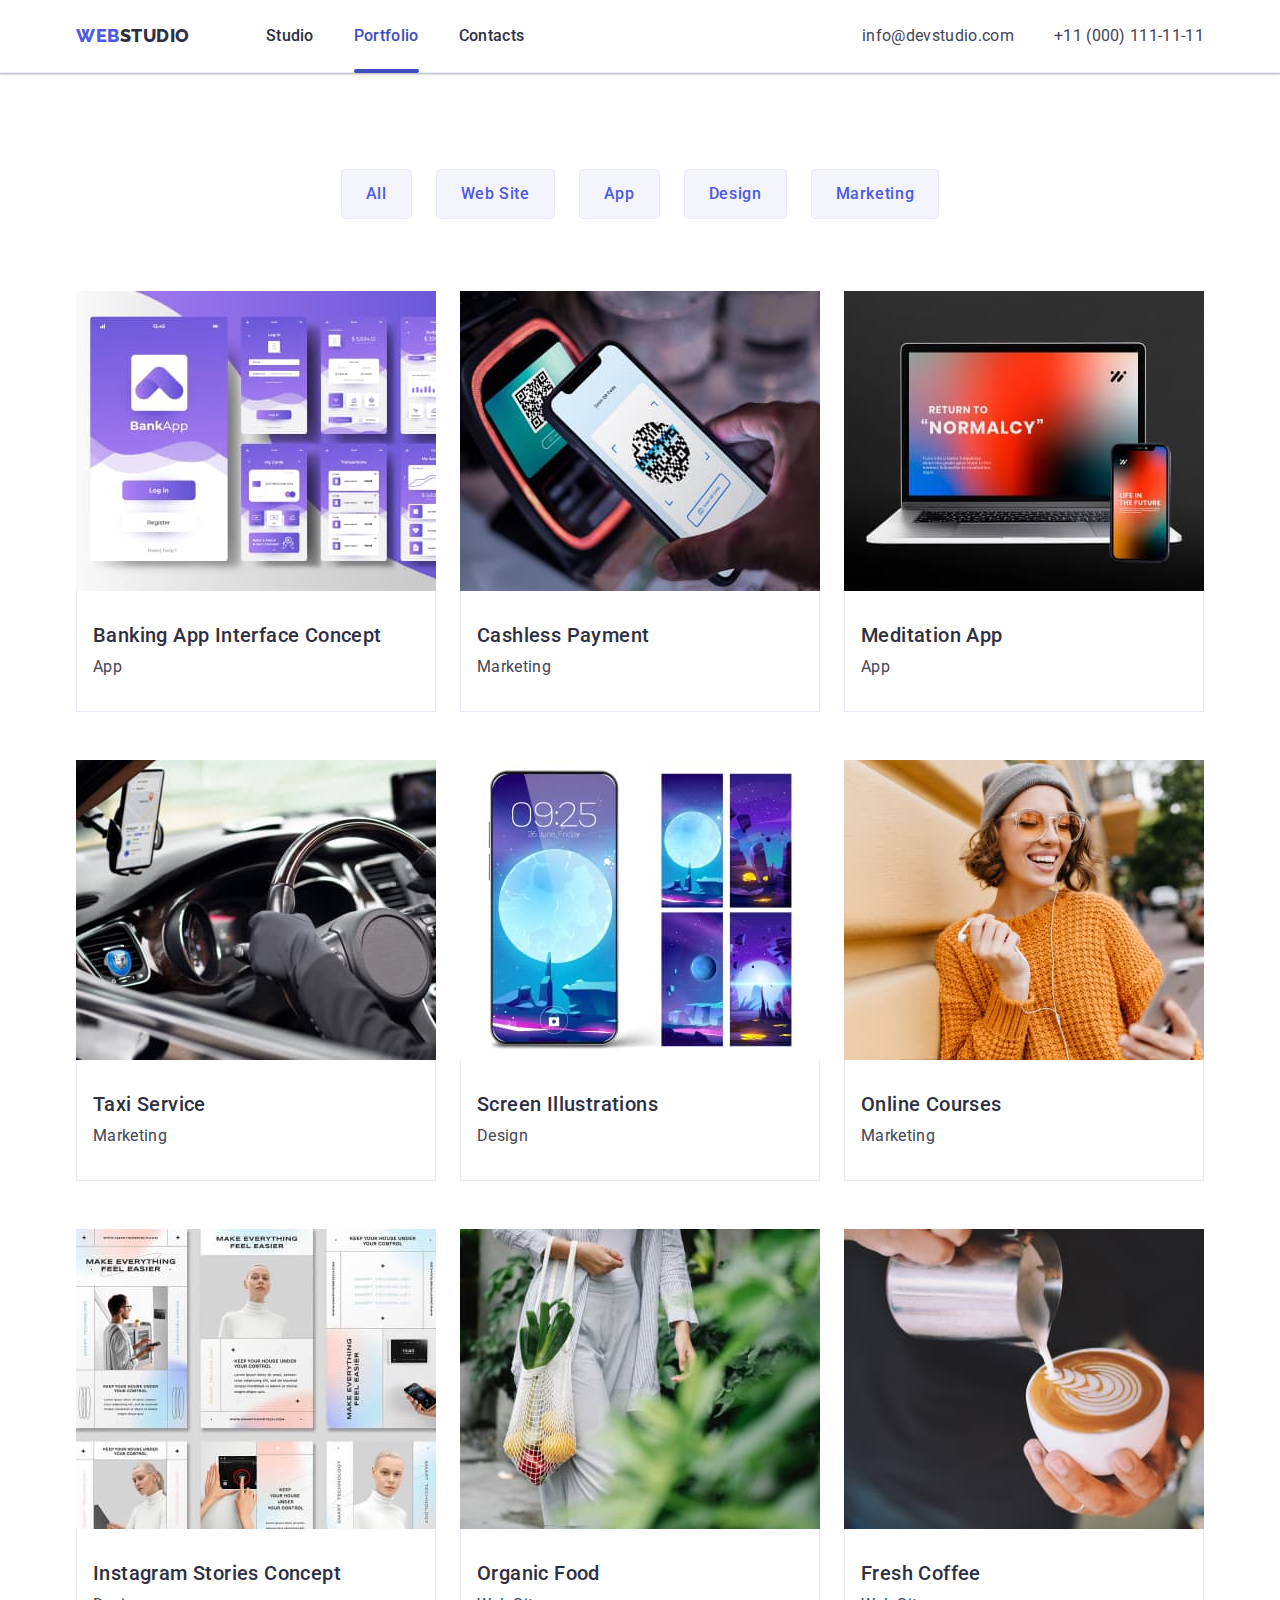
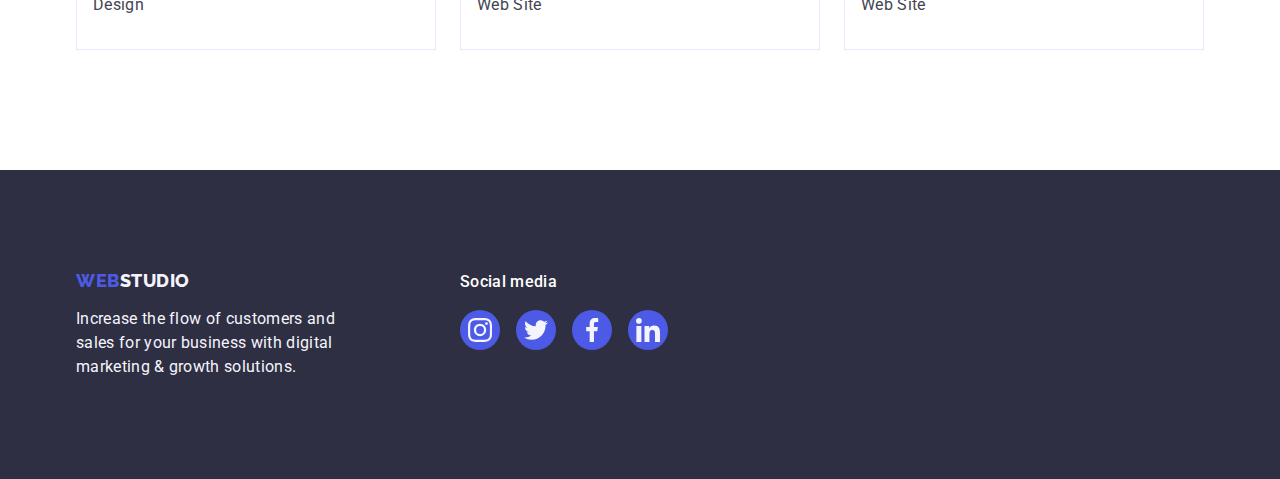
==== portfolio.html @ c78e075a "Initial commit" ====
<!DOCTYPE html>
<html lang="en">
  <head>
    <meta charset="UTF-8" />
    <meta http-equiv="X-UA-Compatible" content="IE=edge" />
    <meta name="viewport" content="width=device-width, initial-scale=1.0" />
    <!-- Fonts -->
    <link rel="preconnect" href="https://fonts.googleapis.com" />
    <link rel="preconnect" href="https://fonts.gstatic.com" crossorigin />
    <link
      href="https://fonts.googleapis.com/css2?family=Montserrat:wght@400;700&family=Raleway:wght@800&family=Roboto+Mono:ital@1&family=Roboto:wght@400;500;700;900&family=Tangerine:wght@700&display=swap"
      rel="stylesheet"
    />
    <!-- Normalize -->
    <link
      rel="stylesheet"
      href="https://cdn.jsdelivr.net/npm/modern-normalize@2.0.0/modern-normalize.min.css"
    />

    <title>WebStudio</title>
    <link href="./css/styles.css" rel="stylesheet" />
  </head>
  <body class="body">
    <!-- Header -->
    <header class="header">
      <div class="header-container container">
        <nav class="header-nav list">
          <a class="logo link" href="./index.html">
            Web<span class="logo-span-dark">Studio</span>
          </a>
          <ul class="header-list list">
            <li class="header-item">
              <a class="header-item-id link" href="./index.html">Studio</a>
            </li>
            <li class="header-item">
              <a class="header-item-id active link" href="./portfolio.html"
                >Portfolio</a
              >
            </li>
            <li class="header-item">
              <a class="header-item-id link" href="">Contacts</a>
            </li>
          </ul>
        </nav>
        <address class="header-adress">
          <ul class="header-contacts list">
            <li class="header-contacts-list link">
              <a
                class="header-contacts-link link"
                href="mailto:info@devstudio.com"
                >info@devstudio.com</a
              >
            </li>
            <li class="header-contacts-list link">
              <a class="header-contacts-link link" href="tel:+110001111111"
                >+11 (000) 111-11-11</a
              >
            </li>
          </ul>
        </address>
      </div>
    </header>
    <!-- Portfolio main  -->
    <main class="main">
      <section class="section portfolio">
        <div class="container">
          <h1 class="pf-title visually-hidden">Portfolio</h1>
          <!--Portfolio buttons -->
          <ul class="pf-list list">
            <li class="pf-item">
              <button class="pf-btn" type="button">All</button>
            </li>
            <li class="pf-item">
              <button class="pf-btn" type="button">Web Site</button>
            </li>
            <li class="pf-item">
              <button class="pf-btn" type="button">App</button>
            </li>
            <li class="pf-item">
              <button class="pf-btn" type="button">Design</button>
            </li>
            <li class="pf-item">
              <button class="pf-btn" type="button">Marketing</button>
            </li>
          </ul>
          <!-- Porfolio links -->
          <ul class="pf-links list card-set">
            <li class="pf-info card-set-item">
              <a class="pf-info-links link" href="./portfolio.html"
                ><div class="pf-img-wrapper">
                  <img
                    class="pf-img"
                    src="./images/Portfolio-links/banking.jpg"
                    alt="Picnures of banking apps"
                    width="360"
                    height="300"
                  />

                  <p class="overlay overlay-text">
                    14 Stylish and User-Friendly App Design Concepts · Task
                    Manager App · Calorie Tracker App · Exotic Fruit Ecommerce
                    App · Cloud Storage App
                  </p>
                </div>
                <div class="pf-subtext">
                  <h2 class="pf-subtitle">Banking App Interface Concept</h2>
                  <p class="pf-text">App</p>
                </div>
              </a>
            </li>
            <li class="pf-info card-set-item">
              <a class="pf-info-links link" href="./portfolio.html"
                ><div class="pf-img-wrapper">
                  <img
                    class="pf-img"
                    src="./images/Portfolio-links/cashless.jpg"
                    alt="Phone scanning QR-code"
                    width="360"
                    height="300"
                  />

                  <p class="overlay overlay-text">
                    14 Stylish and User-Friendly App Design Concepts · Task
                    Manager App · Calorie Tracker App · Exotic Fruit Ecommerce
                    App · Cloud Storage App
                  </p>
                </div>

                <div class="pf-subtext">
                  <h2 class="pf-subtitle">Cashless Payment</h2>
                  <p class="pf-text">Marketing</p>
                </div>
              </a>
            </li>
            <li class="pf-info card-set-item">
              <a class="pf-info-links link" href="./portfolio.html">
                <div class="pf-img-wrapper">
                  <img
                    class="pf-img"
                    src="./images/Portfolio-links/meditation.jpg"
                    alt="Notebook and smartphone"
                    width="360"
                    height="300"
                  />

                  <p class="overlay overlay-text">
                    14 Stylish and User-Friendly App Design Concepts · Task
                    Manager App · Calorie Tracker App · Exotic Fruit Ecommerce
                    App · Cloud Storage App
                  </p>
                </div>
                <div class="pf-subtext">
                  <h2 class="pf-subtitle">Meditation App</h2>
                  <p class="pf-text">App</p>
                </div>
              </a>
            </li>
            <li class="pf-info card-set-item">
              <a class="pf-info-links link" href="./portfolio.html">
                <div class="pf-img-wrapper">
                  <img
                    class="pf-img"
                    src="./images/Portfolio-links/taxi.jpg"
                    alt="Hand on steering wheel"
                    width="360"
                    height="300"
                  />

                  <p class="overlay overlay-text">
                    14 Stylish and User-Friendly App Design Concepts · Task
                    Manager App · Calorie Tracker App · Exotic Fruit Ecommerce
                    App · Cloud Storage App
                  </p>
                </div>
                <div class="pf-subtext">
                  <h2 class="pf-subtitle">Taxi Service</h2>
                  <p class="pf-text">Marketing</p>
                </div>
              </a>
            </li>
            <li class="pf-info card-set-item">
              <a class="pf-info-links link" href="./portfolio.html">
                <div class="pf-img-wrapper">
                  <img
                    class="pf-img"
                    src="./images/Portfolio-links/screen.jpg"
                    alt="Different looks of smartphone pages"
                    width="360"
                    height="300"
                  />

                  <p class="overlay overlay-text">
                    14 Stylish and User-Friendly App Design Concepts · Task
                    Manager App · Calorie Tracker App · Exotic Fruit Ecommerce
                    App · Cloud Storage App
                  </p>
                </div>
                <div class="pf-subtext">
                  <h2 class="pf-subtitle">Screen Illustrations</h2>
                  <p class="pf-text">Design</p>
                </div>
              </a>
            </li>
            <li class="pf-info card-set-item">
              <a class="pf-info-links link" href="./portfolio.html"
                ><div class="pf-img-wrapper">
                  <img
                    class="pf-img"
                    src="./images/Portfolio-links/online.jpg"
                    alt="Smiling girl in glasses"
                    width="360"
                    height="300"
                  />

                  <p class="overlay overlay-text">
                    14 Stylish and User-Friendly App Design Concepts · Task
                    Manager App · Calorie Tracker App · Exotic Fruit Ecommerce
                    App · Cloud Storage App
                  </p>
                </div>
                <div class="pf-subtext">
                  <h2 class="pf-subtitle">Online Courses</h2>
                  <p class="pf-text">Marketing</p>
                </div>
              </a>
            </li>
            <li class="pf-info card-set-item">
              <a class="pf-info-links link" href="./portfolio.html"
                ><div class="pf-img-wrapper">
                  <img
                    class="pf-img"
                    src="./images/Portfolio-links/insta.jpg"
                    alt="A few pages from insagram"
                    width="360"
                    height="300"
                  />

                  <p class="overlay overlay-text">
                    14 Stylish and User-Friendly App Design Concepts · Task
                    Manager App · Calorie Tracker App · Exotic Fruit Ecommerce
                    App · Cloud Storage App
                  </p>
                </div>
                <div class="pf-subtext">
                  <h2 class="pf-subtitle">Instagram Stories Concept</h2>
                  <p class="pf-text">Design</p>
                </div>
              </a>
            </li>
            <li class="pf-info card-set-item">
              <a class="pf-info-links link" href="./portfolio.html"
                ><div class="pf-img-wrapper">
                  <img
                    class="pf-img"
                    src="./images/Portfolio-links/organic.jpg"
                    alt="Girl holding the bag wsth vegetables"
                    width="360"
                    height="300"
                  />

                  <p class="overlay overlay-text">
                    14 Stylish and User-Friendly App Design Concepts · Task
                    Manager App · Calorie Tracker App · Exotic Fruit Ecommerce
                    App · Cloud Storage App
                  </p>
                </div>
                <div class="pf-subtext">
                  <h2 class="pf-subtitle">Organic Food</h2>
                  <p class="pf-text">Web Site</p>
                </div>
              </a>
            </li>
            <li class="pf-info card-set-item">
              <a class="pf-info-links link" href="./portfolio.html"
                ><div class="pf-img-wrapper">
                  <img
                    class="pf-img"
                    src="./images/Portfolio-links/fresh.jpg"
                    alt="Making coffee"
                    width="360"
                    height="300"
                  />

                  <p class="overlay overlay-text">
                    14 Stylish and User-Friendly App Design Concepts · Task
                    Manager App · Calorie Tracker App · Exotic Fruit Ecommerce
                    App · Cloud Storage App
                  </p>
                </div>
                <div class="pf-subtext">
                  <h2 class="pf-subtitle">Fresh Coffee</h2>
                  <p class="pf-text">Web Site</p>
                </div>
              </a>
            </li>
          </ul>
        </div>
      </section>
    </main>
    <!-- Footer -->
    <footer class="footer">
      <div class="footer-container container">
        <div class="footer-logo-text">
          <a class="footer-logo logo link" href="./index.html"
            >Web<span class="logo-span-light">Studio</span>
          </a>
          <p class="footer-text">
            Increase the flow of customers and sales for your business with
            digital marketing & growth solutions.
          </p>
        </div>

        <div class="footer-soc-net">
          <p class="sm-title">Social media</p>
          <ul class="footer-soc-list list">
            <li class="footer-soc-item">
              <a href="" class="footer-soc-link" aria-label="instagram">
                <svg class="footer-soc-icon" width="24" height="24">
                  <use href="./images/images.svg#icon-instagram"></use>
                </svg>
              </a>
            </li>
            <li class="footer-soc-item">
              <a href="" class="footer-soc-link" aria-label="twitter">
                <svg class="footer-soc-icon" width="24" height="24">
                  <use href="./images/images.svg#icon-twitter"></use>
                </svg>
              </a>
            </li>
            <li class="footer-soc-item">
              <a href="" class="footer-soc-link" aria-label="facebook">
                <svg class="footer-soc-icon" width="24" height="24">
                  <use href="./images/images.svg#icon-facebook"></use>
                </svg>
              </a>
            </li>
            <li class="footer-soc-item">
              <a href="" class="footer-soc-link" aria-label="linkedin">
                <svg class="footer-soc-icon" width="24" height="24">
                  <use href="./images/images.svg#icon-linkedin"></use>
                </svg>
              </a>
            </li>
          </ul>
        </div>
      </div>
    </footer>
  </body>
</html>
---- css/styles.css ----
body {
  font-family: 'Roboto', sans-serif;
  background-color: var(--background-light);
  color: var(--main-text-color);
}
/* Common clases */

.container {
  width: 1158px;
  margin-right: auto;
  margin-left: auto;
  padding-right: 15px;
  padding-left: 15px;
}

.section {
}

.logo {
  font-family: 'Raleway', sans-serif;
  font-style: normal;
  font-weight: 800;
  font-size: 18px;
  line-height: 1.17;
  letter-spacing: 0.03em;
  color: #4d5ae5;
  text-transform: uppercase;
  margin-right: 76px;
  margin-bottom: px;
  display: inline-block;
}

.card-set {
  display: flex;
  flex-wrap: wrap;
  row-gap: var(--indent-horisontal);
  column-gap: var(--indent-vertical);
}
.card-set-item {
  width: calc(
    (100% - (var(--items)-1) * var(--indent-vertical)) / var(--items)
  );
}
.icon-form {
  display: flex;
  align-items: center;
  width: 264px;
  height: 112px;
  margin-bottom: 8px;
  border-radius: 4px;
  background-color: #f4f4fd;
  justify-content: center;
}

.icon {
}

/* Reset */

h1,
h2,
h3,
h4,
h5,
h6,
p {
  margin: 0;
}
ul {
  margin: 0;
  padding: 0;
}

img {
  display: block;
}

.link {
  text-decoration: none;
}
.list {
  list-style: none;
}

:root {
  --background-dark: #2e2f42;
  --background-light: #ffffff;
  --main-tittle-color: #2e2f42;
  --main-text-color: #434455;
  --text-light-color: #ffffff;
  --items: 1;
  --indent-vertical: 24px;
  --indent-horisontal: 48px;
}

/* Header styles */

.header {
  border-bottom: 1px solid #e7e9fc;
  box-shadow: 0px 2px 1px rgba(46, 47, 66, 0.08),
    0px 1px 1px rgba(46, 47, 66, 0.16), 0px 1px 6px rgba(46, 47, 66, 0.08);
}

.header-container {
  display: flex;
  align-items: center;
  justify-content: space-between;
}

.header-nav {
  display: flex;
  align-items: center;
  font-style: normal;
  font-weight: 500;
  font-size: 16px;
  line-height: 1.5;
  letter-spacing: 0.02em;
  color: var(--main-tittle-color);
}

.logo-span-dark {
  color: var(--main-tittle-color);
}

.header-list {
  display: flex;
  list-style: none;
  gap: 40px;
}

.header-item {
}

.header-item-id {
  position: relative;
  font-weight: 500;
  font-size: 16px;
  line-height: 1.5;
  letter-spacing: 0.02em;
  color: #2e2f42;
  padding: 24px 0;
  display: block;

  transition-property: color;
  transition-duration: 250ms;
  transition-timing-function: cubic-bezier(0.4, 0, 0.2, 1);
}
.active {
  color: #404bbf;
}

.header-item-id.active::after {
  content: '';
  position: absolute;
  bottom: 0;
  left: 0;
  display: block;
  width: 100%;
  height: 4px;
  background-color: #404bbf;
  border-radius: 2px;
  bottom: -1px;
}

.header-item-id:hover,
.header-item-id:focus {
  color: #404bbf;
}

.header-adress {
  display: flex;
  font-style: normal;
}

.header-contacts {
  display: flex;
  align-items: center;
  gap: 40px;
  list-style: none;
}

.header-contacts-list {
}

.header-contacts-link {
  font-style: normal;
  font-weight: 400;
  font-size: 16px;
  line-height: 1.5;
  letter-spacing: 0.02em;
  color: var(--main-text-color);
  transition-property: color;
  transition-duration: 250ms;
  transition-timing-function: cubic-bezier(0.4, 0, 0.2, 1);
}

.header-contacts-link:hover,
.header-contacts-link:focus {
  color: #404bbf;
}

/* Hero styles */

.hero {
  background-color: #2e2f42;
  padding-top: 188px;
  padding-bottom: 188px;
  background-image: linear-gradient(
      rgba(46, 47, 66, 0.7),
      rgba(46, 47, 66, 0.7)
    ),
    url(../images/hero-img.jpg);
  background-repeat: no-repeat;
  background-position: center;
  background-size: cover;
  max-width: 1440px;
  margin: 0 auto;
}

.hero-container {
}

.hero-title {
  font-weight: 700;
  font-size: 56px;
  line-height: 1.07;
  text-align: center;
  letter-spacing: 0.02em;
  color: var(--text-light-color);
  height: 120px;
  margin-bottom: 48px;
  max-width: 496px;
  margin-left: auto;
  margin-right: auto;
}

.hero-btn {
  font-size: 16px;
  line-height: 1.5;
  letter-spacing: 0.04em;
  font-weight: 500;
  background-color: #4d5ae5;
  color: var(--text-light-color);
  cursor: pointer;
  display: block;
  padding: 16px 32px;
  /* align-items: center; */
  min-width: 169px;
  height: 56px;
  border: none;
  border-radius: 4px;
  margin: auto;
  transition-property: background-color;
  transition-duration: 250ms;
  transition-timing-function: cubic-bezier(0.4, 0, 0.2, 1);
}

.hero-btn:hover,
.hero-btn:focus {
  background-color: #404bbf;
}

/* Features styles */

.features {
  padding: 120px 0;
}

.features-title {
  font-weight: 500;
  font-size: 20px;
  line-height: 1.2;
  letter-spacing: 0.02em;
  color: var(--main-tittle-color);
  visibility: hidden;
}
.visually-hidden {
  position: absolute;
  width: 1px;
  height: 1px;
  margin: -1px;
  border: 0;
  padding: 0;

  white-space: nowrap;
  clip-path: inset(100%);
  clip: rect(0 0 0 0);
  overflow: hidden;
}

.features-list {
  display: flex;
  justify-content: space-between;
  gap: 24px;
  --items: 4;
}

.features-item {
  width: 264px;
}

.features-item-title {
  font-weight: 500;
  font-size: 20px;
  line-height: 1.2;
  letter-spacing: 0.02em;
  color: var(--main-tittle-color);
  margin-bottom: 8px;
}

.features-item-text {
  font-weight: 400;
  font-size: 16px;
  line-height: 1.5;
  letter-spacing: 0.02em;
}

/* Product styles */

.product {
  padding-bottom: 120px;
}

.product-title {
  font-weight: 700;
  font-size: 36px;
  line-height: 1.11;
  text-align: center;
  text-transform: capitalize;
  letter-spacing: 0.02em;
  color: var(--main-tittle-color);
  margin-bottom: 72px;
}

.product-list {
  display: flex;
  justify-content: space-between;
  gap: px;
  --items: 3;
}

.product-item {
}

.product-img {
  width: 360px;
  height: 300px;
}

/* Team styles */

.team {
  background-color: #f4f4fd;
  padding: 120px 0;
}

.team-title {
  font-weight: 700;
  font-size: 36px;
  line-height: 1.11;
  text-align: center;
  text-transform: capitalize;
  letter-spacing: 0.02em;
  color: var(--main-tittle-color);
  margin-bottom: 72px;
}

.team-list {
  display: flex;
  justify-content: space-between;
  --items: 4;
  gap: 24px;
}

.team-faces {
  background-color: var(--background-light);
  text-align: center;
  border-radius: 0 0 4px 4px;
  box-shadow: 0px 2px 1px 0px rgba(46, 47, 66, 0.08),
    0px 1px 1px 0px rgba(46, 47, 66, 0.16),
    0px 1px 6px 0px rgba(46, 47, 66, 0.08);
}

.team-photo {
}

.team-names {
  font-weight: 500;
  font-size: 20px;
  line-height: 1.2;
  letter-spacing: 0.02em;
  color: var(--main-tittle-color);
  margin-bottom: 8px;
  text-align: center;
}

.team-name-pos {
  padding: 32px 0;
}

.team-faces-position {
  font-weight: 400;
  font-size: 16px;
  line-height: 1.5;
  letter-spacing: 0.02em;
  text-align: center;
  margin-bottom: 8px;
}

.soc-net {
  padding: 32px 0;
}
.soc-list {
  display: flex;
  gap: 24px;
  justify-content: center;
}

.soc-item {
  width: 40px;
  height: 40px;
}
.soc-link {
  width: 100%;
  height: 100%;
  background-color: #4d5ae5;
  border-radius: 50%;
  display: flex;
  justify-content: center;
  align-items: center;
  transition: background-color 250ms cubic-bezier(0.4, 0, 0.2, 1);
}

.soc-link:hover,
.soc-link:focus {
  background-color: #404bbf;
}

.soc-icon {
  width: 16px;
  height: 16px;
  fill: #f4f4fd;
}

/* Footer styles*/

.footer {
  background-color: var(--background-dark);
  padding-top: 100px;
  padding-bottom: 100px;
}

.footer-container {
  align-items: baseline;
  display: flex;
}
.footer-logo {
  margin-bottom: 16px;
  margin-right: unset;
}

.footer-logo-text {
  margin-right: 120px;
}

.logo-span-light {
  color: #f4f4fd;
}

.footer-text {
  font-size: 16px;
  line-height: 1.5;
  letter-spacing: 0.02em;
  color: #f4f4fd;

  width: 264px;
}
.sm-title {
  margin-bottom: 16px;
  color: #fff;

  font-size: 16px;
  font-weight: 500;
  line-height: 24px;
  letter-spacing: 0.32px;
}

.footer-soc-net {
  display: flex;

  flex-direction: column;
  width: 208px;
  height: 80px;
}

.footer-soc-list {
  display: flex;
  justify-content: center;
  gap: 16px;
}
.footer-soc-item {
  width: 40px;
  height: 40px;
  border-radius: 50%;
}

.footer-soc-link {
  width: 100%;
  height: 100%;

  display: flex;
  align-items: center;
  justify-content: center;
  background-color: #4d5ae5;
  border-radius: 50%;

  transition: background-color 250ms cubic-bezier(0.4, 0, 0.2, 1);
}

.footer-soc-link:hover,
.footer-soc-link:focus {
  background-color: #31d0aa;
}

.footer-soc-icon {
  fill: #f4f4fd;
  width: 24px;
  height: 24px;
}

/* Portfolio styles */

.main {
}

.portfolio {
  padding-top: 96px;
  padding-bottom: 120px;
}

.pf-title {
  visibility: hidden;
}

.pf-list {
  display: flex;
  justify-content: center;
  margin-bottom: 72px;
  gap: 24px;
}

.pf-item {
}

.pf-btn {
  font-weight: 500;
  background-color: #f4f4fd;
  color: #4d5ae5;
  cursor: pointer;
  line-height: 1.5;
  letter-spacing: 0.04em;
  border: 1px solid #e7e9fc;
  border-radius: 4px;
  padding: 12px 24px;
  transition: color 250ms cubic-bezier(0.4, 0, 0.2, 1),
    background-color 250ms cubic-bezier(0.4, 0, 0.2, 1),
    border-color 250ms cubic-bezier(0.4, 0, 0.2, 1),
    box-shadow 250ms cubic-bezier(0.4, 0, 0.2, 1);
}
.pf-btn:hover,
.pf-btn:focus {
  background-color: #404bbf;
  color: var(--text-light-color);
  border: 1px solid transparent;
  box-shadow: 0px 2px 2px 0px rgba(0, 0, 0, 0.12),
    0px 2px 1px 0px rgba(0, 0, 0, 0.08), 0px 3px 1px 0px rgba(0, 0, 0, 0.1);
}
.pf-links {
  display: flex;
  flex-wrap: wrap;
  --items: 3;
  --indent-vertical: 24px;
  --indent-horisontal: 48px;
  justify-content: space-between;
}

.pf-img-wrapper {
  position: relative;
  overflow: hidden;
}

.pf-info {
}

.pf-info:hover,
.pf-info:focus {
  box-shadow: 0px 2px 1px 0px rgba(46, 47, 66, 0.08),
    0px 1px 1px 0px rgba(46, 47, 66, 0.16),
    0px 1px 6px 0px rgba(46, 47, 66, 0.08);
}

.pf-info-links {
  transition-property: box-shadow;
  transition-duration: 250ms;
  transition-timing-function: cubic-bezier(0.4, 0, 0.2, 1);
  display: block;
}
.pf-info-links:hover .overlay-text {
  transform: translateY(0%);
  box-shadow: 0px 1px 6px rgba(46, 47, 66, 0.08),
    0px 1px 1px rgba(46, 47, 66, 0.16), 0px 2px 1px rgba(46, 47, 66, 0.08);
}
.pf-info-links:focus,
.pf-info-links:hover {
  box-shadow: 0px 1px 6px rgba(46, 47, 66, 0.08),
    0px 1px 1px rgba(46, 47, 66, 0.16), 0px 2px 1px rgba(46, 47, 66, 0.08);
}
.pf-img {
  width: 360px;
  height: 300px;
}

.pf-subtitle {
  font-style: normal;
  font-weight: 500;
  font-size: 20px;
  line-height: 1.2;
  letter-spacing: 0.02em;
  color: var(--main-tittle-color);
  margin-bottom: 8px;
}

.pf-text {
  font-weight: 400;
  font-size: 16px;
  line-height: 1.5;
  letter-spacing: 0.02em;
  color: var(--main-text-color);
}
.pf-subtext {
  border: 1px solid #e7e9fc;
  border-top: none;
  padding: 32px 16px;
}

/* Customers */

.customers {
  padding: 120px 0 120px;
}
.customers-container {
  width: 1128px;
  height: 200px;
}

.customers-title {
  color: var(--main-tittle-color);
  text-align: center;
  font-size: 36px;
  font-weight: 700;
  line-height: 1.11;
  letter-spacing: 0.72px;
  text-transform: capitalize;
  margin-bottom: 72px;
}
.customers-list {
  display: flex;
  justify-content: center;
  gap: 24px;
}
.list {
}
.customers-item {
  width: calc((100% - 120px) / 6);
}
.customers-link {
  display: flex;
  width: 100%;
  height: 88px;
  justify-content: center;
  align-items: center;
  color: #8e8f99;
  border: 1px solid rgba(142, 143, 153, 1);
  border-radius: 4px;

  transition: border-color 250ms cubic-bezier(0.4, 0, 0.2, 1),
    color 250ms cubic-bezier(0.4, 0, 0.2, 1);
}
.customers-icon {
  fill: currentColor;
  transition-property: fill;
  transition-duration: 250ms;
  transition-timing-function: cubic-bezier(0.4, 0, 0.2, 1);
}

.customers-link:hover {
  border-color: #404bbf;
  color: #404bbf;
}

.customers-link:focus {
  border-color: #404bbf;
  color: #404bbf;
}

/* customers-link:hover .customers-icon {
  /* fill: rgba(64, 75, 191, 1); */

/* Modal window styles */

.backdrop {
  position: fixed;
  top: 0;
  left: 0;
  width: 100%;
  height: 100%;
  background-color: rgba(46, 47, 66, 0.4);
  transition: opacity 250ms cubic-bezier(0.4, 0, 0.2, 1),
    visibility 250ms cubic-bezier(0.4, 0, 0.2, 1);
}

.is-hidden {
  opacity: 0;
  pointer-events: none;
  visibility: hidden;
}

.backdrop.is-hidden .modal {
  opacity: 0;
  transform: translateX(-50%) translateY(-70%);
}

.modal {
  position: absolute;

  top: 50%;
  left: 50%;

  transform: translateX(-50%) translateY(-50%);

  width: 408px;
  min-height: 584px;

  background-color: #fcfcfc;
  border-radius: 4px;
  transition: transform 250ms cubic-bezier(0.4, 0, 0.2, 1);
  box-shadow: 0px 2px 1px 0px rgba(0, 0, 0, 0.2),
    0px 1px 3px 0px rgba(0, 0, 0, 0.12), 0px 1px 1px 0px rgba(0, 0, 0, 0.14);
}

.modal-btn {
  position: absolute;
  top: 24px;
  right: 24px;

  width: 24px;
  height: 24px;

  padding: 0;
  cursor: pointer;
  display: flex;
  align-items: center;
  justify-content: center;

  transition: background-color 250ms cubic-bezier(0.4, 0, 0.2, 1),
    border 250ms cubic-bezier(0.4, 0, 0.2, 1);

  border: 1px solid rgba(0, 0, 0, 0.1);
  background: #e7e9fc;
  border-radius: 50%;
}

.modal-btn:hover,
.modal-btn:focus {
  background-color: #404bbf;
  border: none;
}
.modal-btn:hover .modal-icon,
.modal-btn:focus .modal-icon {
  fill: #ffffff;
}

.modal-icon {
  transition: fill 250ms cubic-bezier(0.4, 0, 0.2, 1);
  fill: var(--main-tittle-color);
}
.overlay {
  position: absolute;
  top: 0;
  left: 0;

  transform: translateY(100%);

  width: 100%;
  height: 100%;
  background-color: #4d5ae5;

  transition-property: transform;
  transition-duration: 250ms;
  transition-timing-function: cubic-bezier(0.4, 0, 0.2, 1);
}
.overlay-text {
  position: absolute;
  top: 0;
  left: 0;

  color: #f4f4fd;
  font-size: 16px;
  font-weight: 400;
  line-height: 1.5;
  letter-spacing: 0.02em;
  padding: 40px 32px;
  background-color: #4d5ae5;
  width: 100%;
  height: 100%;
  transform: translateY(100%);
  transition: transform 250ms cubic-bezier(0.4, 0, 0.2, 1);
}
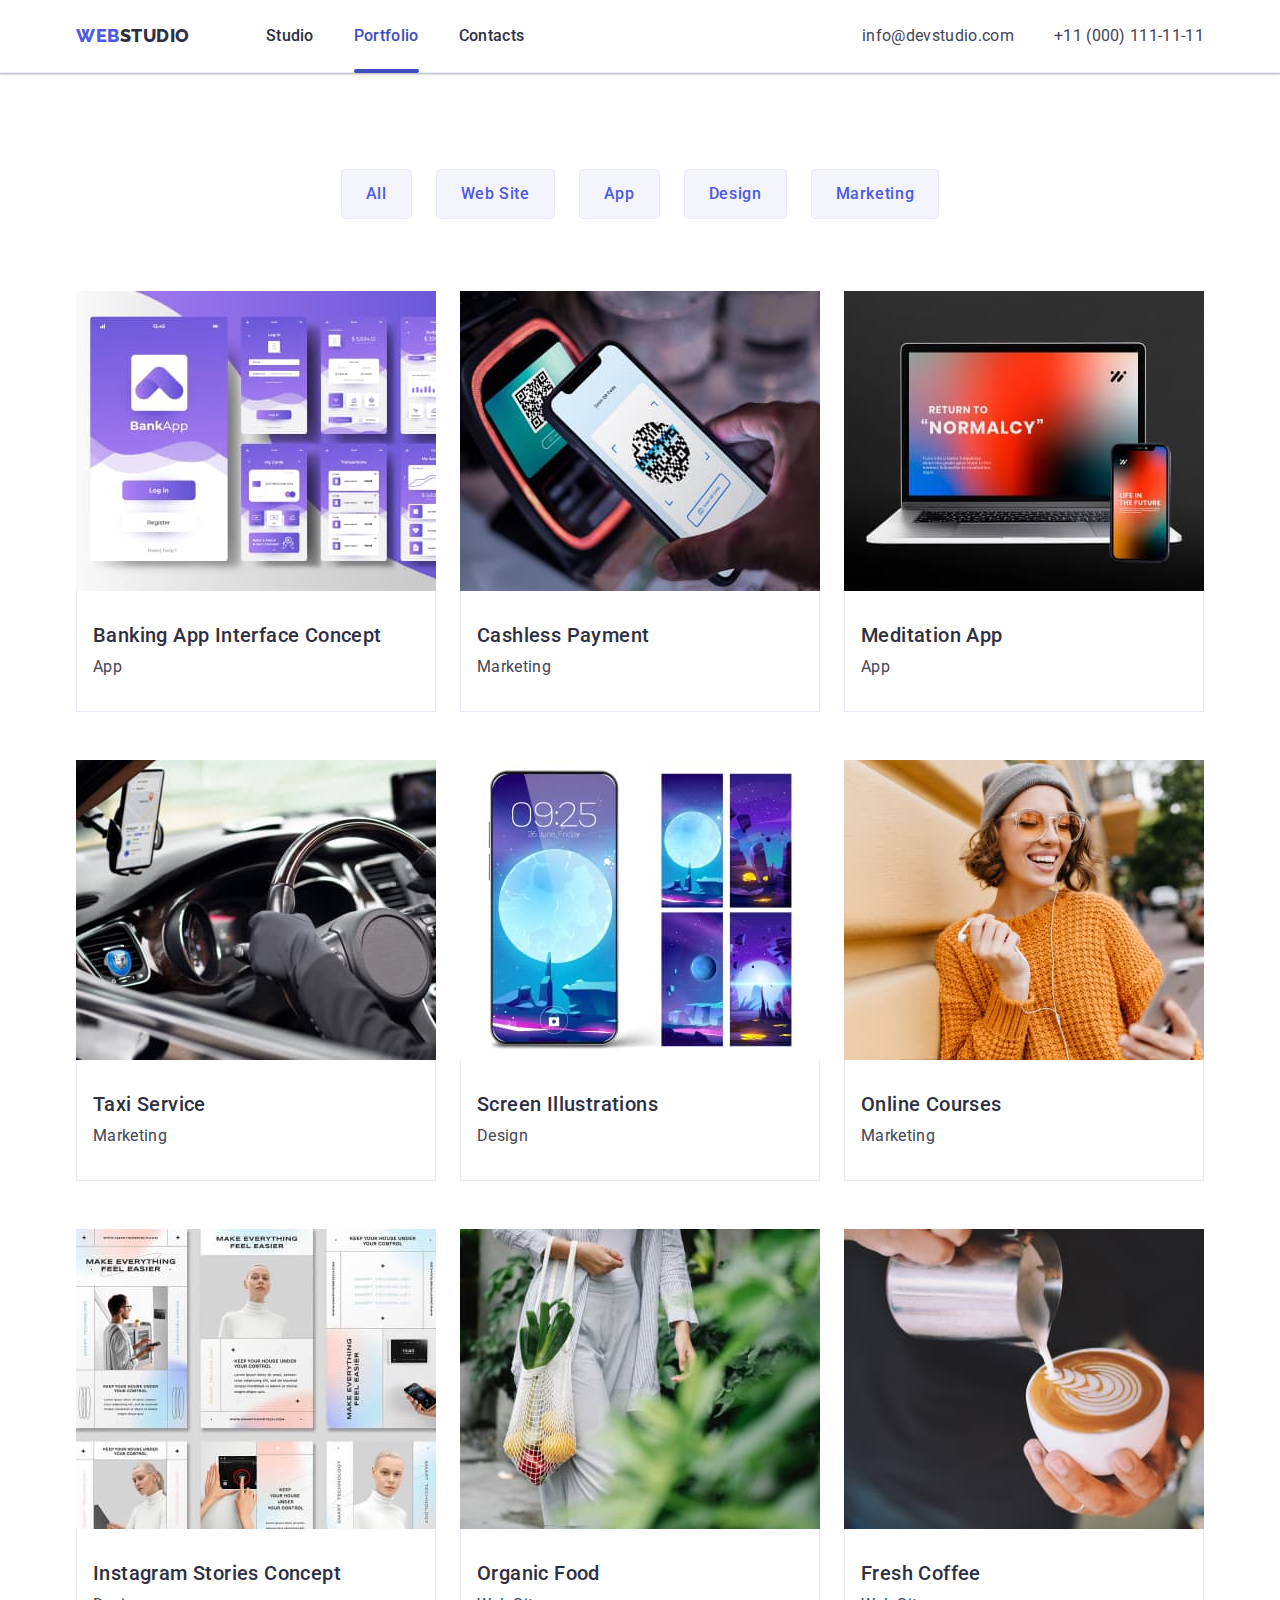
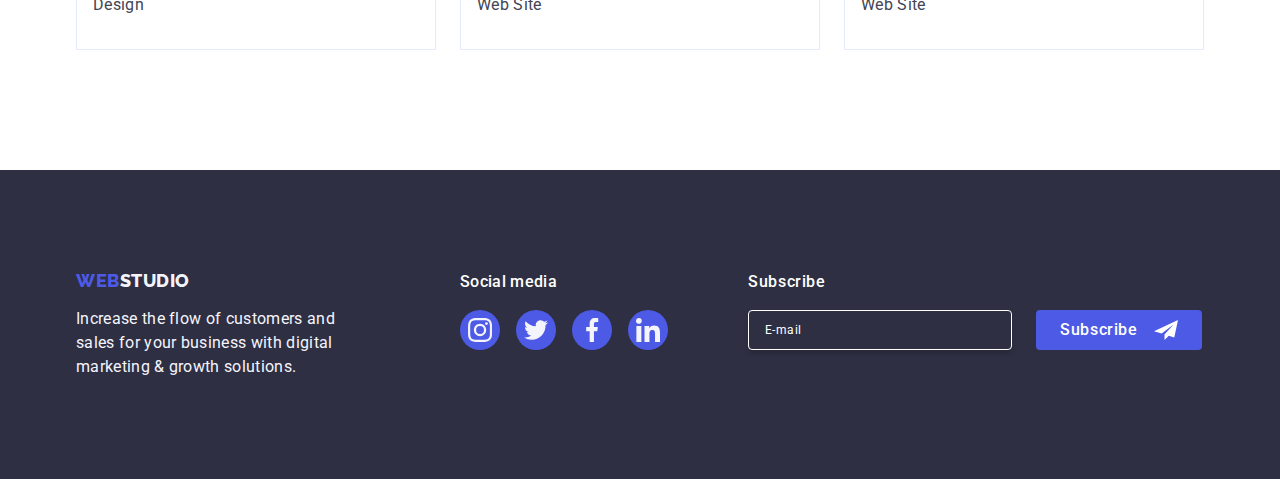
==== commit e2e5de05: "com-1" ====
--- a/portfolio.html
+++ b/portfolio.html
@@ -343,6 +343,25 @@
             </li>
           </ul>
         </div>
+        <div class="subscribe">
+          <p class="subsribe-text">Subscribe</p>
+          <form class="subsribe-form" name="subsribe_form">
+            <label class="subsribe-form-lable">
+              <input
+                class="subscribe-form-input"
+                type="email"
+                name="subsribe_form_email"
+                placeholder="E-mail"
+              />
+            </label>
+            <button class="subscribe-btn" type="button">
+              Subscribe
+              <svg class="footer-btn-icon" width="24" height="24">
+                <use href="./images/icons.svg#icon-send"></use>
+              </svg>
+            </button>
+          </form>
+        </div>
       </div>
     </footer>
   </body>
--- a/css/styles.css
+++ b/css/styles.css
@@ -244,7 +244,7 @@
   cursor: pointer;
   display: block;
   padding: 16px 32px;
-  /* align-items: center; */
+
   min-width: 169px;
   height: 56px;
   border: none;
@@ -528,6 +528,79 @@
   height: 24px;
 }
 
+/* Footer subscribe form */
+.subscribe {
+  margin-left: 80px;
+}
+.subsribe-text {
+  color: #fff;
+  text-align: left;
+  margin-bottom: 16px;
+
+  font-family: Roboto;
+  font-size: 16px;
+
+  font-weight: 500;
+  line-height: 24px;
+  letter-spacing: 0.64px;
+}
+.subsribe-form {
+  display: flex;
+  gap: 24px;
+}
+.subsribe-form-lable {
+}
+.subscribe-form-input {
+  width: 264px;
+  height: 40px;
+  padding: 8px 16px;
+  outline: transparent;
+  color: #fff;
+  font-family: Roboto;
+  font-size: 12px;
+  line-height: 2;
+  letter-spacing: 0.48px;
+  border-radius: 4px;
+  border: 1px solid #fff;
+  box-shadow: 0px 4px 4px 0px rgba(0, 0, 0, 0.15);
+  background-color: transparent;
+  transition: border-color 250ms cubic-bezier(0.4, 0, 0.2, 1);
+}
+
+.subscribe-form-input:focus {
+  border-color: #4d5ae5;
+}
+
+.subscribe-form-input::placeholder {
+  color: currentColor;
+}
+.subscribe-btn {
+  display: inline-flex;
+  padding: 8px 24px;
+  justify-content: center;
+  align-items: center;
+  gap: 16px;
+  font-size: 16px;
+  line-height: 1.5;
+  letter-spacing: 0.04em;
+  font-weight: 500;
+  background-color: #4d5ae5;
+  color: var(--text-light-color);
+  cursor: pointer;
+  min-width: 165px;
+  height: 40px;
+  border: none;
+  border-radius: 4px;
+  margin: auto;
+  transition-property: background-color;
+  transition-duration: 250ms;
+  transition-timing-function: cubic-bezier(0.4, 0, 0.2, 1);
+}
+.subscribe-btn:hover,
+.subscribe-btn:focus {
+  background-color: #404bbf;
+}
+
 /* Portfolio styles */
 
 .main {
@@ -605,7 +678,8 @@
   transition-timing-function: cubic-bezier(0.4, 0, 0.2, 1);
   display: block;
 }
-.pf-info-links:hover .overlay-text {
+.pf-info-links:hover .overlay-text,
+.pf-info-links:focus .overlay-text {
   transform: translateY(0%);
   box-shadow: 0px 1px 6px rgba(46, 47, 66, 0.08),
     0px 1px 1px rgba(46, 47, 66, 0.16), 0px 2px 1px rgba(46, 47, 66, 0.08);
@@ -733,6 +807,8 @@
 .modal {
   position: absolute;
 
+  padding: 72px 24px;
+
   top: 50%;
   left: 50%;
 
@@ -816,3 +892,133 @@
   transform: translateY(100%);
   transition: transform 250ms cubic-bezier(0.4, 0, 0.2, 1);
 }
+
+.modal-caption {
+  display: block;
+  width: 360px;
+
+  margin-bottom: 16px;
+
+  color: #2e2f42;
+  text-align: center;
+
+  font-size: 16px;
+
+  font-weight: 500;
+  line-height: 1.5;
+  letter-spacing: 0.32px;
+}
+.modal-form {
+  height: 336px;
+}
+.modal-form-field {
+  position: relative;
+  display: block;
+  margin-bottom: 8px;
+}
+.modal-form-label {
+  display: block;
+  margin-bottom: 4px;
+  width: 100%;
+  color: #8e8f99;
+
+  font-size: 12px;
+
+  font-weight: 400;
+  line-height: 1.17;
+  letter-spacing: 0.48px;
+}
+.modal-form-input {
+  width: 100%;
+  height: 40px;
+  font-size: 18px;
+  padding: 11px 38px;
+  outline: transparent;
+  border-radius: 4px;
+  border: 1px solid rgba(46, 47, 66, 0.4);
+  transition: border 250ms cubic-bezier(0.4, 0, 0.2, 1);
+}
+.modal-form-input:focus {
+  border-color: #4d5ae5;
+}
+.modal-form-input:focus + .modal-form-icon {
+  fill: #4d5ae5;
+}
+.modal-form-icon {
+  fill: #2e2f42;
+  position: absolute;
+  left: 16px;
+  bottom: 11px;
+  transition: fill 250ms cubic-bezier(0.4, 0, 0.2, 1);
+}
+.modal-form-massage {
+  width: 100%;
+  height: 120px;
+  font-size: 12px;
+  line-height: 1.17;
+  letter-spacing: 0.48px;
+  padding: 8px 16px;
+  outline: transparent;
+  resize: none;
+  border-radius: 4px;
+  border: 1px solid rgba(46, 47, 66, 0.4);
+  transition: border 250ms cubic-bezier(0.4, 0, 0.2, 1);
+}
+.modal-form-massage::placeholder {
+  color: rgba(46, 47, 66, 0.4);
+}
+.modal-form-massage:focus {
+  border-color: #4d5ae5;
+}
+
+/* Agreement form */
+.modal-form-agreement {
+  display: flex;
+  align-items: center;
+  margin-bottom: 24px;
+  gap: 8px;
+}
+.modal-form-checkbox {
+}
+.modal-form-custom-checkbox {
+  display: flex;
+  align-items: center;
+  justify-content: center;
+  width: 16px;
+  height: 16px;
+
+  border-radius: 2px;
+  border: 1px solid rgba(46, 47, 66, 0.4);
+  transition: border-color 250ms cubic-bezier(0.4, 0, 0.2, 1) background-color
+    250ms cubic-bezier(0.4, 0, 0.2, 1);
+}
+.modal-form-checkbox-icon {
+  opacity: 0;
+  transition: opacity 250ms cubic-bezier(0.4, 0, 0.2, 1) fill 250ms
+    cubic-bezier(0.4, 0, 0.2, 1);
+}
+.modal-form-agreement-description {
+  color: #8e8f99;
+  font-family: Roboto;
+  font-size: 12px;
+  font-style: normal;
+  font-weight: 400;
+  line-height: 14px;
+  letter-spacing: 0.48px;
+  user-select: none;
+}
+.modal-form-link {
+  color: #4d5ae5;
+}
+
+.modal-form-checkbox:checked + .modal-form-custom-checkbox {
+  border-color: #404bbf;
+  background-color: #404bbf;
+}
+
+.modal-form-checkbox:checked
+  + .modal-form-custom-checkbox
+  > .modal-form-checkbox-icon {
+  fill: #f4f4fd;
+  opacity: 1;
+}
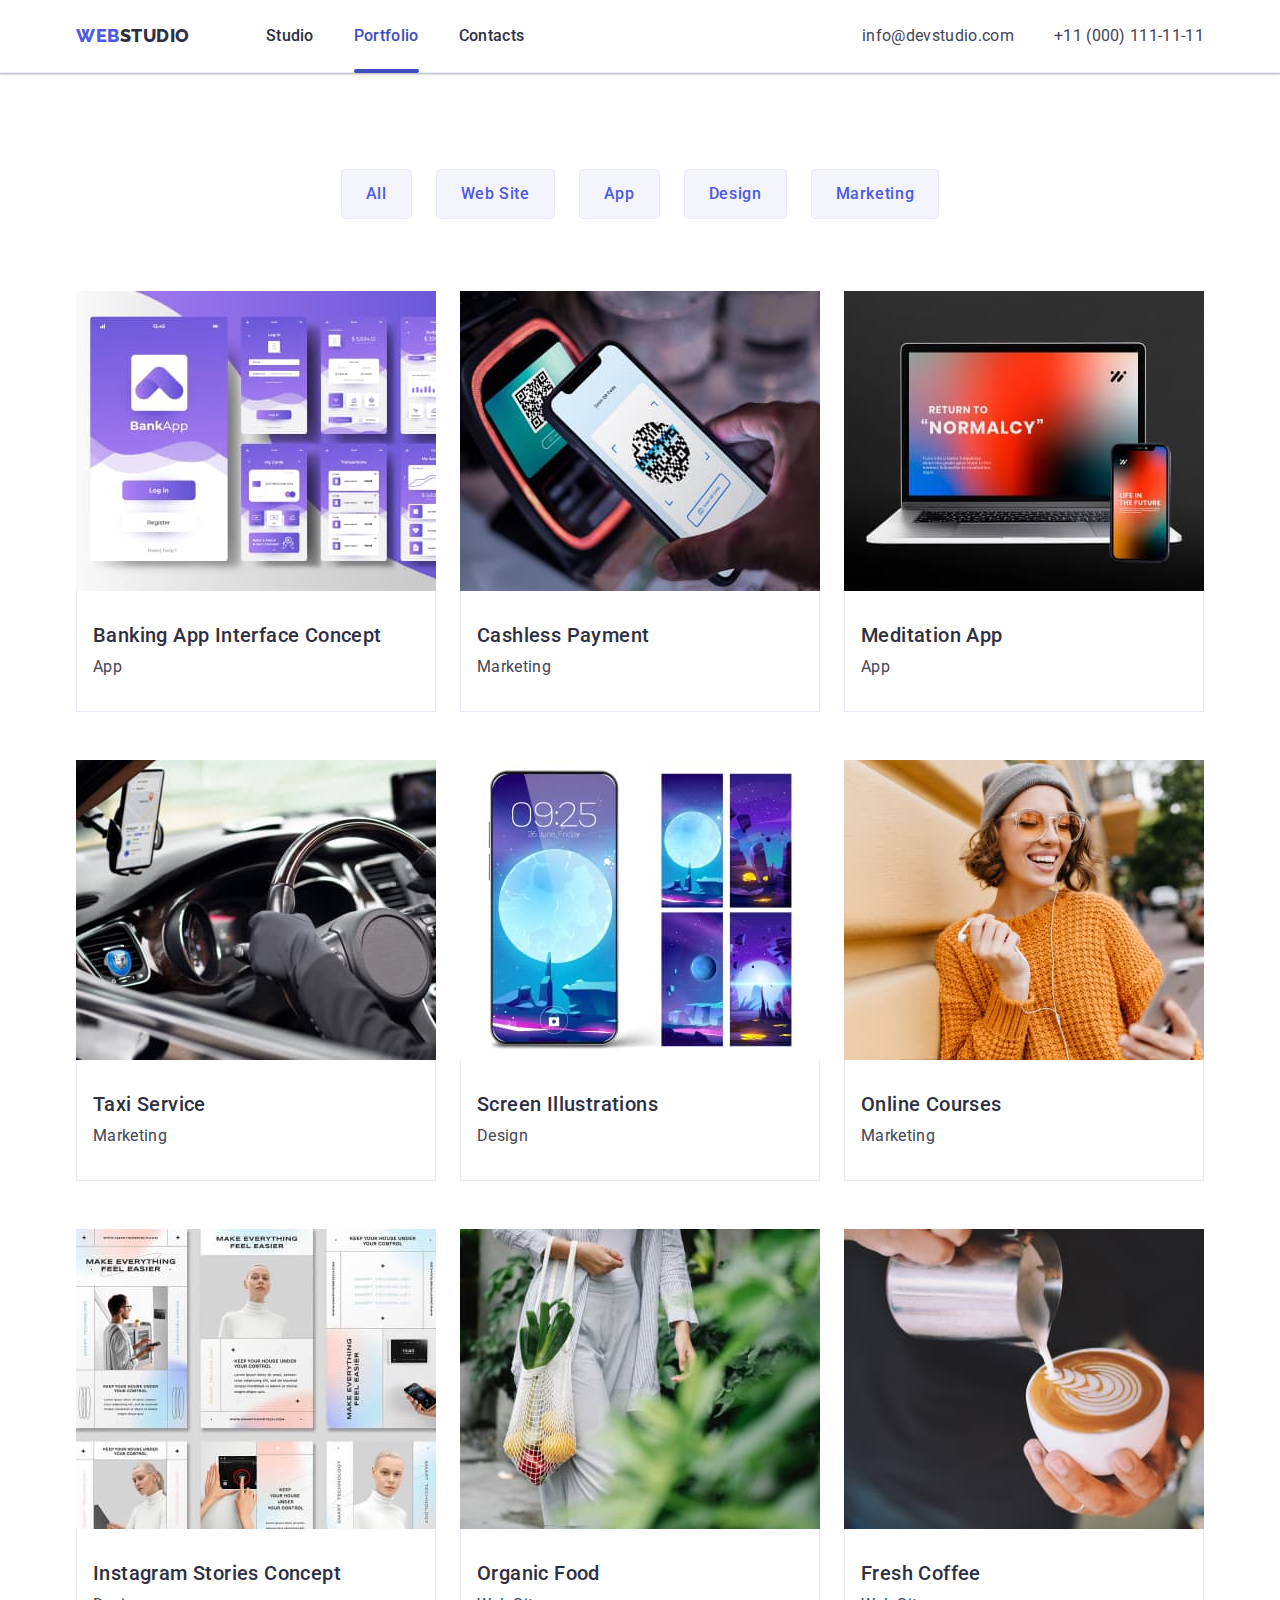
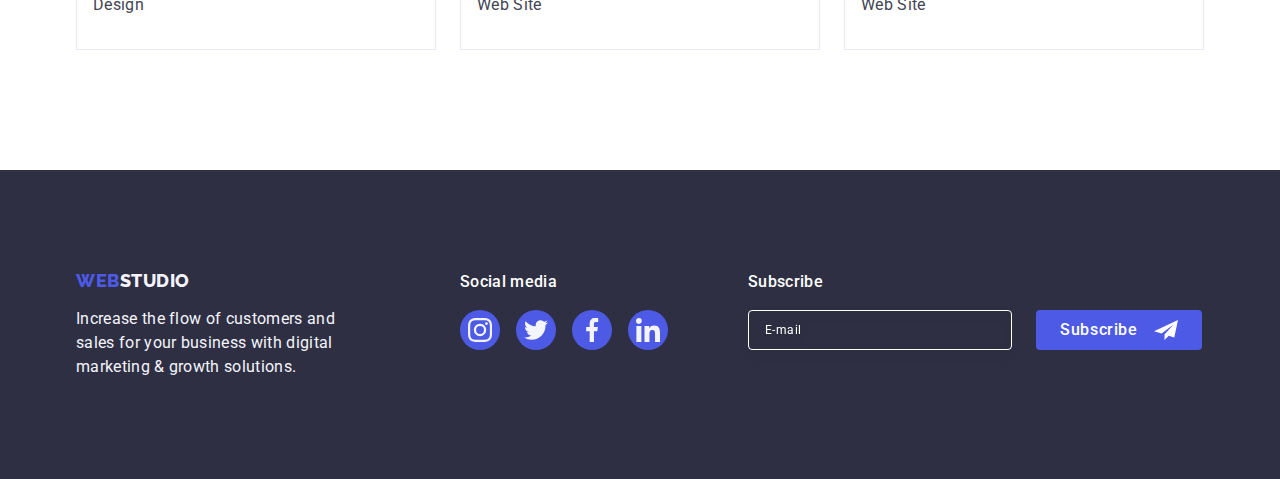
==== commit a7bed836: "com-6" ====
--- a/portfolio.html
+++ b/portfolio.html
@@ -354,7 +354,7 @@
                 placeholder="E-mail"
               />
             </label>
-            <button class="subscribe-btn" type="button">
+            <button class="subscribe-btn" type="submit">
               Subscribe
               <svg class="footer-btn-icon" width="24" height="24">
                 <use href="./images/icons.svg#icon-send"></use>
--- a/css/styles.css
+++ b/css/styles.css
@@ -470,9 +470,8 @@
 .footer-text {
   font-size: 16px;
   line-height: 1.5;
-  letter-spacing: 0.02em;
   color: #f4f4fd;
-
+  letter-spacing: 0.02em;
   width: 264px;
 }
 .sm-title {
@@ -542,7 +541,7 @@
 
   font-weight: 500;
   line-height: 24px;
-  letter-spacing: 0.64px;
+  letter-spacing: 0.02em;
 }
 .subsribe-form {
   display: flex;
@@ -558,11 +557,12 @@
   color: #fff;
   font-family: Roboto;
   font-size: 12px;
-  line-height: 2;
+  line-height: 1.5;
   letter-spacing: 0.48px;
   border-radius: 4px;
   border: 1px solid #fff;
-  box-shadow: 0px 4px 4px 0px rgba(0, 0, 0, 0.15);
+  filter: drop-shadow(0px 4px 4px rgba(0, 0, 0, 0.15));
+  /* box-shadow: 0px 4px 4px 0px rgba(0, 0, 0, 0.15); */
   background-color: transparent;
   transition: border-color 250ms cubic-bezier(0.4, 0, 0.2, 1);
 }
@@ -579,7 +579,7 @@
   padding: 8px 24px;
   justify-content: center;
   align-items: center;
-  gap: 16px;
+  /* gap: 16px; */
   font-size: 16px;
   line-height: 1.5;
   letter-spacing: 0.04em;
@@ -600,6 +600,9 @@
 .subscribe-btn:focus {
   background-color: #404bbf;
 }
+.footer-btn-icon {
+  margin-left: 16px;
+}
 
 /* Portfolio styles */
 
@@ -807,7 +810,7 @@
 .modal {
   position: absolute;
 
-  padding: 72px 24px;
+  padding: 72px 24px 24px 24px;
 
   top: 50%;
   left: 50%;
@@ -911,10 +914,19 @@
 .modal-form {
   height: 336px;
 }
+
+.modal-form-container {
+  margin-bottom: 8px;
+}
+
 .modal-form-field {
   position: relative;
   display: block;
-  margin-bottom: 8px;
+  margin-bottom: 4px;
+  font-size: 12px;
+  line-height: 1.17;
+  letter-spacing: 0.04em;
+  color: #8e8f99;
 }
 .modal-form-label {
   display: block;
@@ -928,15 +940,22 @@
   line-height: 1.17;
   letter-spacing: 0.48px;
 }
+
+.modal-form-iput-container {
+  position: relative;
+}
+
 .modal-form-input {
   width: 100%;
   height: 40px;
   font-size: 18px;
-  padding: 11px 38px;
+  padding-left: 38px;
+  background-color: transparent;
+
   outline: transparent;
   border-radius: 4px;
   border: 1px solid rgba(46, 47, 66, 0.4);
-  transition: border 250ms cubic-bezier(0.4, 0, 0.2, 1);
+  transition: border-color 250ms cubic-bezier(0.4, 0, 0.2, 1);
 }
 .modal-form-input:focus {
   border-color: #4d5ae5;
@@ -949,6 +968,8 @@
   position: absolute;
   left: 16px;
   bottom: 11px;
+  top: 50%;
+  transform: translateY(-50%);
   transition: fill 250ms cubic-bezier(0.4, 0, 0.2, 1);
 }
 .modal-form-massage {
